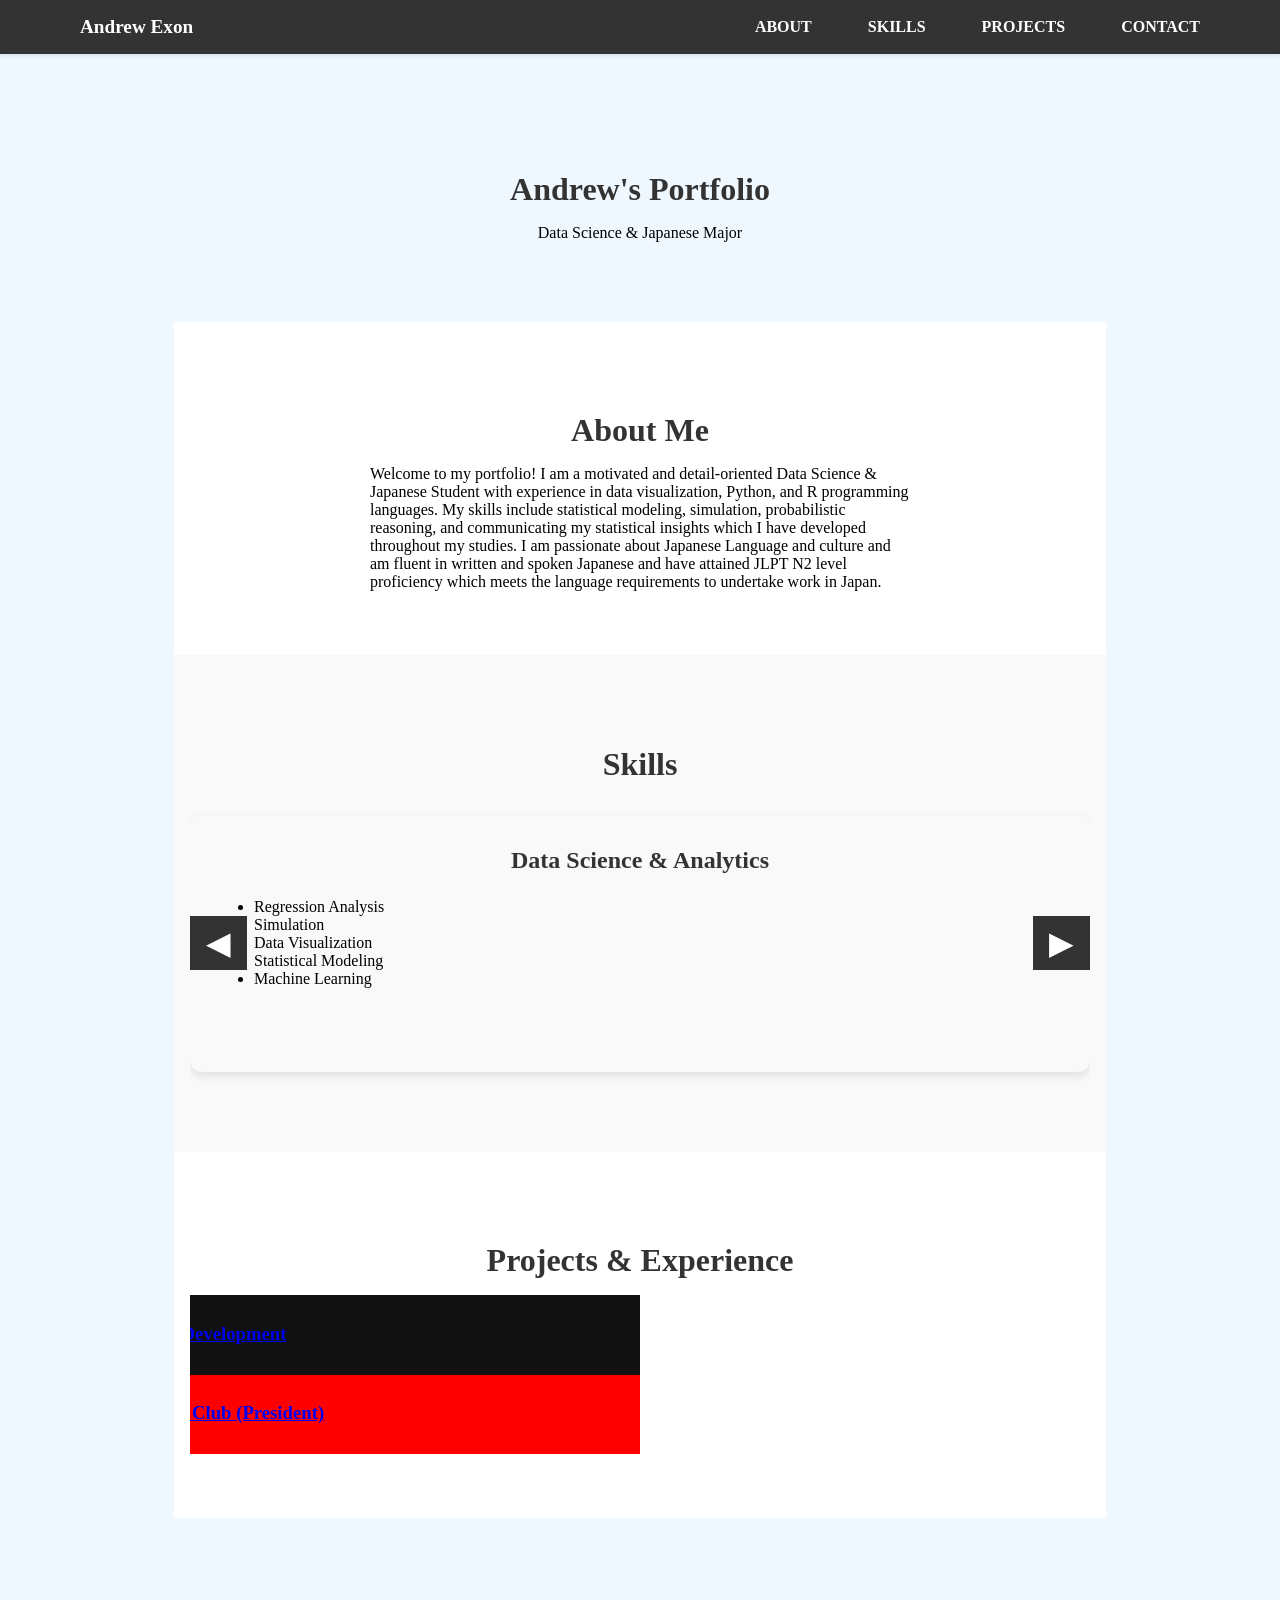
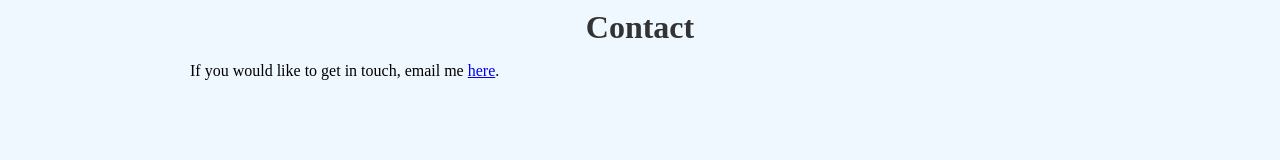
==== index.html @ 290769ff "Rename Portfolio.html to index.html" ====
<!DOCTYPE html>
<html lang="en">

<head>
    <meta charset="UTF-8">
    <meta name="viewport" content="width=device-width, initial-scale=1.0">
    <title>Andrew's Portfolio</title>
    <link rel="stylesheet" href="styles.css">
    <script src="Scripts.jss"></script>
</head>


<body>
    <header>
        <nav id="navbar">
            <ul class="nav-left">
                <li><a href="#home" class="nav-link" id="home-link">Andrew Exon</a></li>
            </ul>
            <div class="nav-right">
                <ul class="nav-menu">
                    <li><a href="#about" class="nav-link">ABOUT</a></li>
                    <li><a href="#skills" class="nav-link">SKILLS</a></li>
                    <li><a href="#Projects" class="nav-link">PROJECTS</a></li>
                    <li><a href="#Contact" class="nav-link">CONTACT</a></li>
                </ul>
            </div>
        </nav>

    </header>
<main>
    <section id="home" class="section">
    <div>
        <h1 id="bodyHeader">Andrew's Portfolio</h1>
        <p>Data Science & Japanese Major</p>
    </div>
    </section>

    <section id="about" class="section">
    <div>
        <h2 id="bodyHeader">About Me</h2>
        <p id="AboutP">Welcome to my portfolio! I am a motivated and detail-oriented Data Science & Japanese Student with experience in data visualization,
        Python, and R programming languages. My skills include statistical modeling, simulation, probabilistic
        reasoning, and communicating my statistical insights which I have developed throughout my studies.
        I am passionate about Japanese Language and culture and am fluent in written and spoken Japanese and have
        attained JLPT N2 level proficiency which meets the language requirements to undertake work in Japan.</p>
    </div>
    </section>

<section id="skills" class="section">
  <div>
    <h2 id="bodyHeader">Skills</h2>

    <div class="carousel-wrapper">
      <button class="carousel-arrow left" onclick="scrollCarousel(-1)">&#9664;</button>

      <div class="carousel-container" id="skills-carousel">
        <!-- Slide 1 -->
        <div class="carousel-slide">
          <h3>Data Science & Analytics</h3>
          <ul>
            <li>Regression Analysis</li>
            <li>Simulation</li>
            <li>Data Visualization</li>
            <li>Statistical Modeling</li>
            <li>Machine Learning</li>
          </ul>
        </div>

        <!-- Slide 2 -->
        <div class="carousel-slide">
          <h3>Tools & Technologies</h3>
          <ul>
            <li>Python</li>
            <li>R</li>
            <li>Jupyter</li>
            <li>PowerBI</li>
            <li>Excel</li>
            <li>HTML</li>
            <li>LaTeX</li>
          </ul>
        </div>

        <!-- Slide 3 -->
        <div class="carousel-slide">
          <h3>Languages</h3>
          <ul>
            <li>English (Native)</li>
            <li>Japanese (Fluent, JLPT N2)</li>
          </ul>
        </div>
      </div>

      <button class="carousel-arrow right" onclick="scrollCarousel(1)">&#9654;</button>
    </div>
  </div>
</section>


    <section id="Projects" class="section">
    <h2 id="bodyHeader">Projects & Experience</h2>
    <div class="split left">
      <div class="centered">
        <h3><a href="https://github.com/Andrew-git-dot" target="_blank">Basic Web Development</a><h3>
      </div>
    </div>
        <div class="split right">
      <div class="centered">
        <h3><a href="https://www.instagram.com/curtinjapaneseclub/" target="_blank" >Curtin Japanese Club (President)</a><h3>
      </div>
    </div>
    </section>

    <section id="Contact" class="section">
    <div>
        <h2 id="bodyHeader">Contact</h2>
        <p>If you would like to get in touch, email me <a href="mailto:andrewexon1@gmail.com" target="_blank">here</a>.</p>
    </div>
    </section>


</main>
</body>
</html>
---- styles.css ----
body{
    background-color: aliceblue;
    margin:0;
}

main {
    padding-top: 5rem; /* adjust to your header height */
}

html {
    scroll-behavior: smooth;
}

header {
    background-color: #333;
    position: fixed;
    top: 0;
    width: 100%;
    z-index: 1000;
    box-shadow: 0 2px 4px rgba(0,0,0,0.1);
}

nav {
    display: flex;
    justify-content: space-between;
    align-items: center;
    padding: 1rem 2rem;
}

nav a {
    color: white;
    text-decoration: none;
    margin: 0 1rem;
    font-weight: bold;
    font-size: 1rem;
}

nav a:hover {
    text-decoration: underline;
}
.nav-left, .nav-right {
    display: flex;
    list-style: none;
    margin: 0;
    padding: 0;
}

.nav-left {
    justify-content: flex-start;
    padding-left: 2rem;
}

.nav-left li a {
    font-size: 1.2rem;
}

.nav-menu {
    display: flex;
    gap: 1.5rem;
    list-style: none;
    padding: 0;
    margin: 0;
}

.nav-menu li a {
    color: white;
    text-decoration: none;
    font-weight: bold;
    font-size: 1rem;
}

.nav-menu li a:hover {
    text-decoration: underline;
}

.nav-right {
    display: flex;
    justify-content: flex-end;
    align-items: center;
    padding-right: 2rem;
}

#skills{
    text-align: start;
}

#bodyHeader{
    text-align: center;
    font-size: 2rem;
    margin-bottom: 1rem;
    color: #333;
}

#home{
    text-align: center;
}

#AboutP{
    margin-top: 1rem;
    width: 60%;
    margin: 0 auto;
    display: block;
}

.section {
    padding: 4rem 1rem;
    margin: 2rem 0;
    max-width: 900px;
    margin: 0 auto;
}

#home {
    background-color: #f0f8ff;
    text-align: center;
}

#about {
    background-color: #ffffff;
}

#skills {
    background-color: #f9f9f9;
}

#Projects {
    background-color: #ffffff;
}

.centered {
  top: 50%;
  left: 50%;
  transform: translate(-50%, -50%);
  text-align: center;
}

.split {
  height: 100%;
  width: 50%;
  z-index: 1;
  top: 0;
  overflow-x: hidden;
  padding-top: 20px;
}

.left {
  left: 0;
  background-color: #111;
}

/* Control the right side */
.right {
  right: 1;
  background-color: red;
}

#Contact {
    background-color: #f0f8ff;
}

.carousel-container {
  display: flex;
  overflow-x: auto;
  scroll-snap-type: x mandatory;
  gap: 2rem;
  padding: 1rem 0;
  scrollbar-width: none; /* Firefox */
}

.carousel-container::-webkit-scrollbar {
  display: none; /* Chrome, Safari */
}

.carousel-slide {
  flex: 0 0 100%;
  scroll-snap-align: start;
  background-color: #f9f9f9;
  border-radius: 12px;
  box-shadow: 0 4px 10px rgba(0, 0, 0, 0.1);
  padding: 2rem;
  box-sizing: border-box;
}

.carousel-slide h3 {
  margin-top: 0;
  color: #333;
  font-size: 1.5rem;
  text-align: center;
}

.carousel-slide ul {
  list-style-type: disc;
  padding-left: 2rem;
}

.carousel-wrapper {
  position: relative;
  display: flex;
  align-items: center;
  overflow: hidden;
}

.carousel-container {
  display: flex;
  overflow-x: hidden;
  scroll-snap-type: x mandatory;
  gap: 2rem;
  scroll-behavior: smooth;
  width: 100%;
}

.carousel-slide {
  flex: 0 0 100%;
  scroll-snap-align: start;
  background-color: #f9f9f9;
  border-radius: 12px;
  box-shadow: 0 4px 10px rgba(0, 0, 0, 0.1);
  padding: 2rem;
  box-sizing: border-box;
}

.carousel-slide h3 {
  text-align: center;
  margin-top: 0;
  font-size: 1.5rem;
}

.carousel-slide ul {
  padding-left: 2rem;
}

.carousel-arrow {
  background-color: #333;
  color: white;
  border: none;
  padding: 0.5rem 1rem;
  font-size: 2rem;
  cursor: pointer;
  z-index: 2;
  transition: background 0.3s;
}

.carousel-arrow:hover {
  background-color: #555;
}

.carousel-arrow.left {
  position: absolute;
  left: 0;
}

.carousel-arrow.right {
  position: absolute;
  right: 0;
}
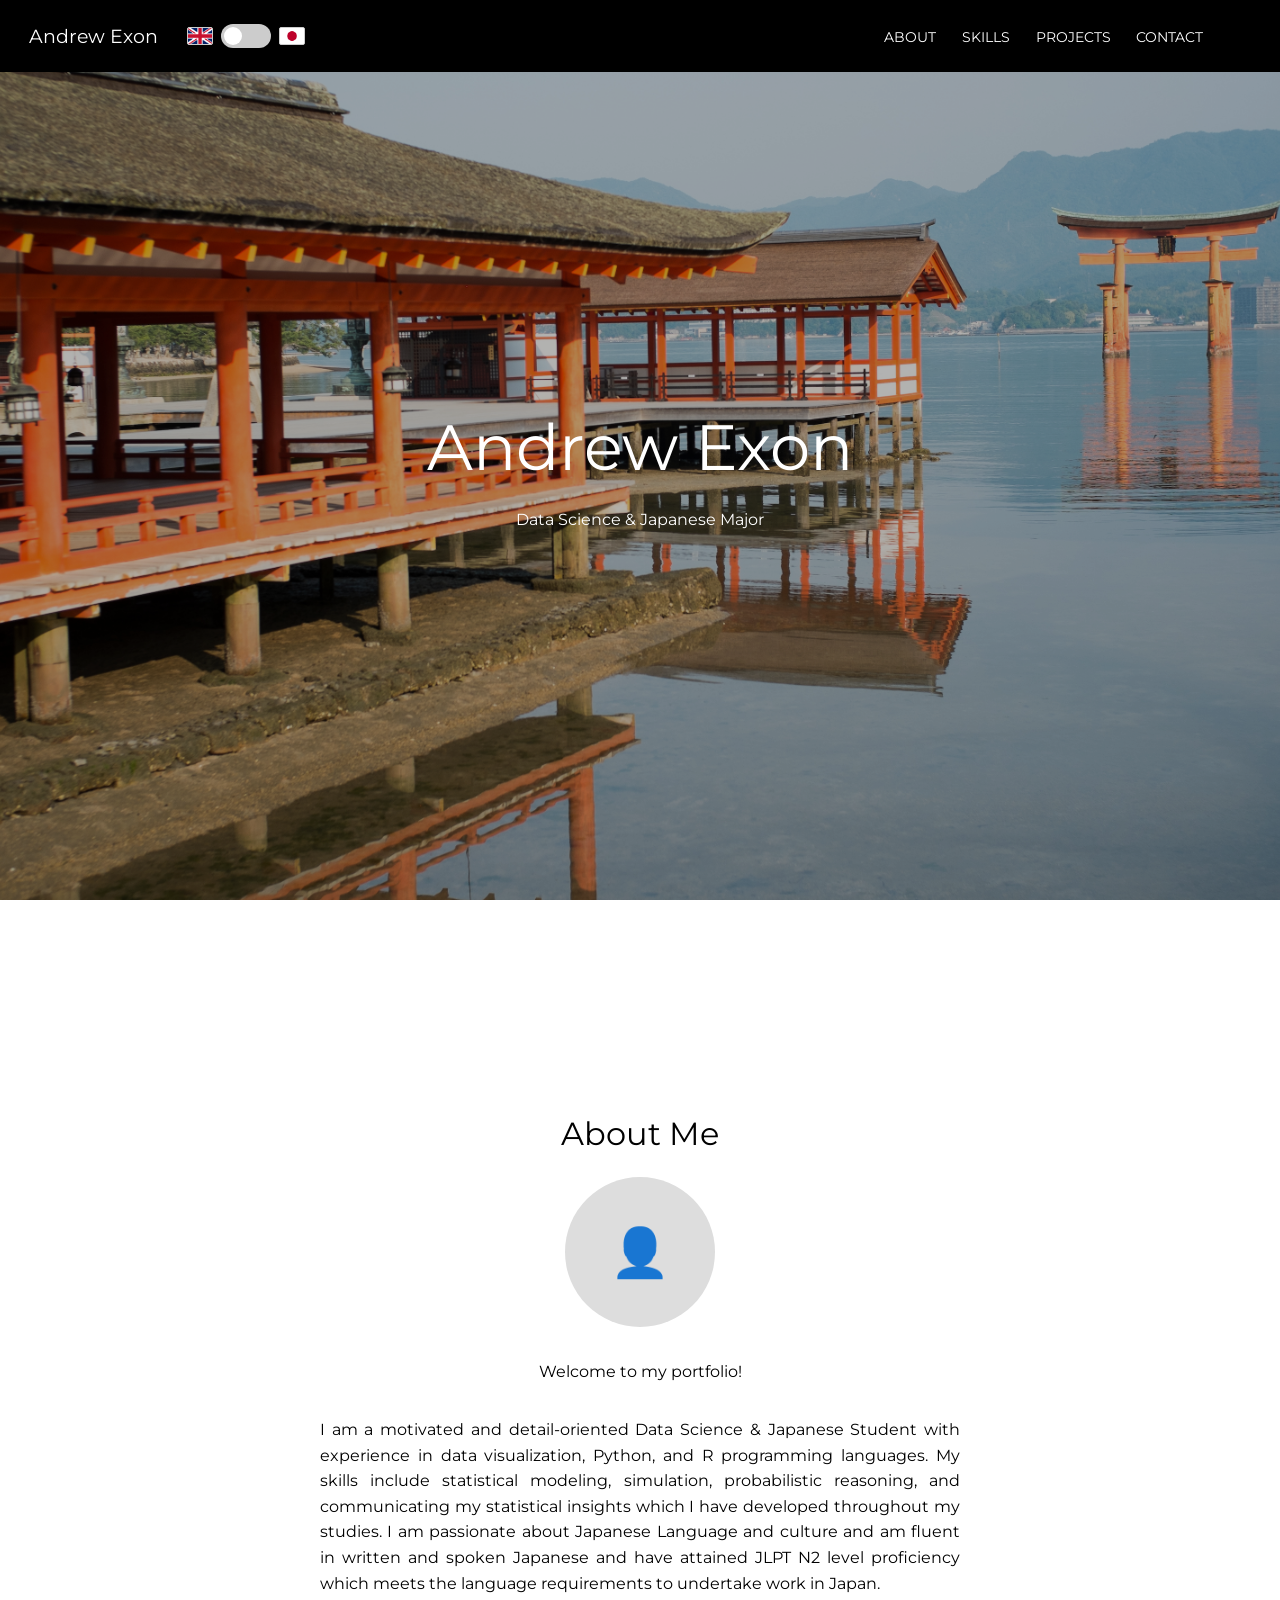
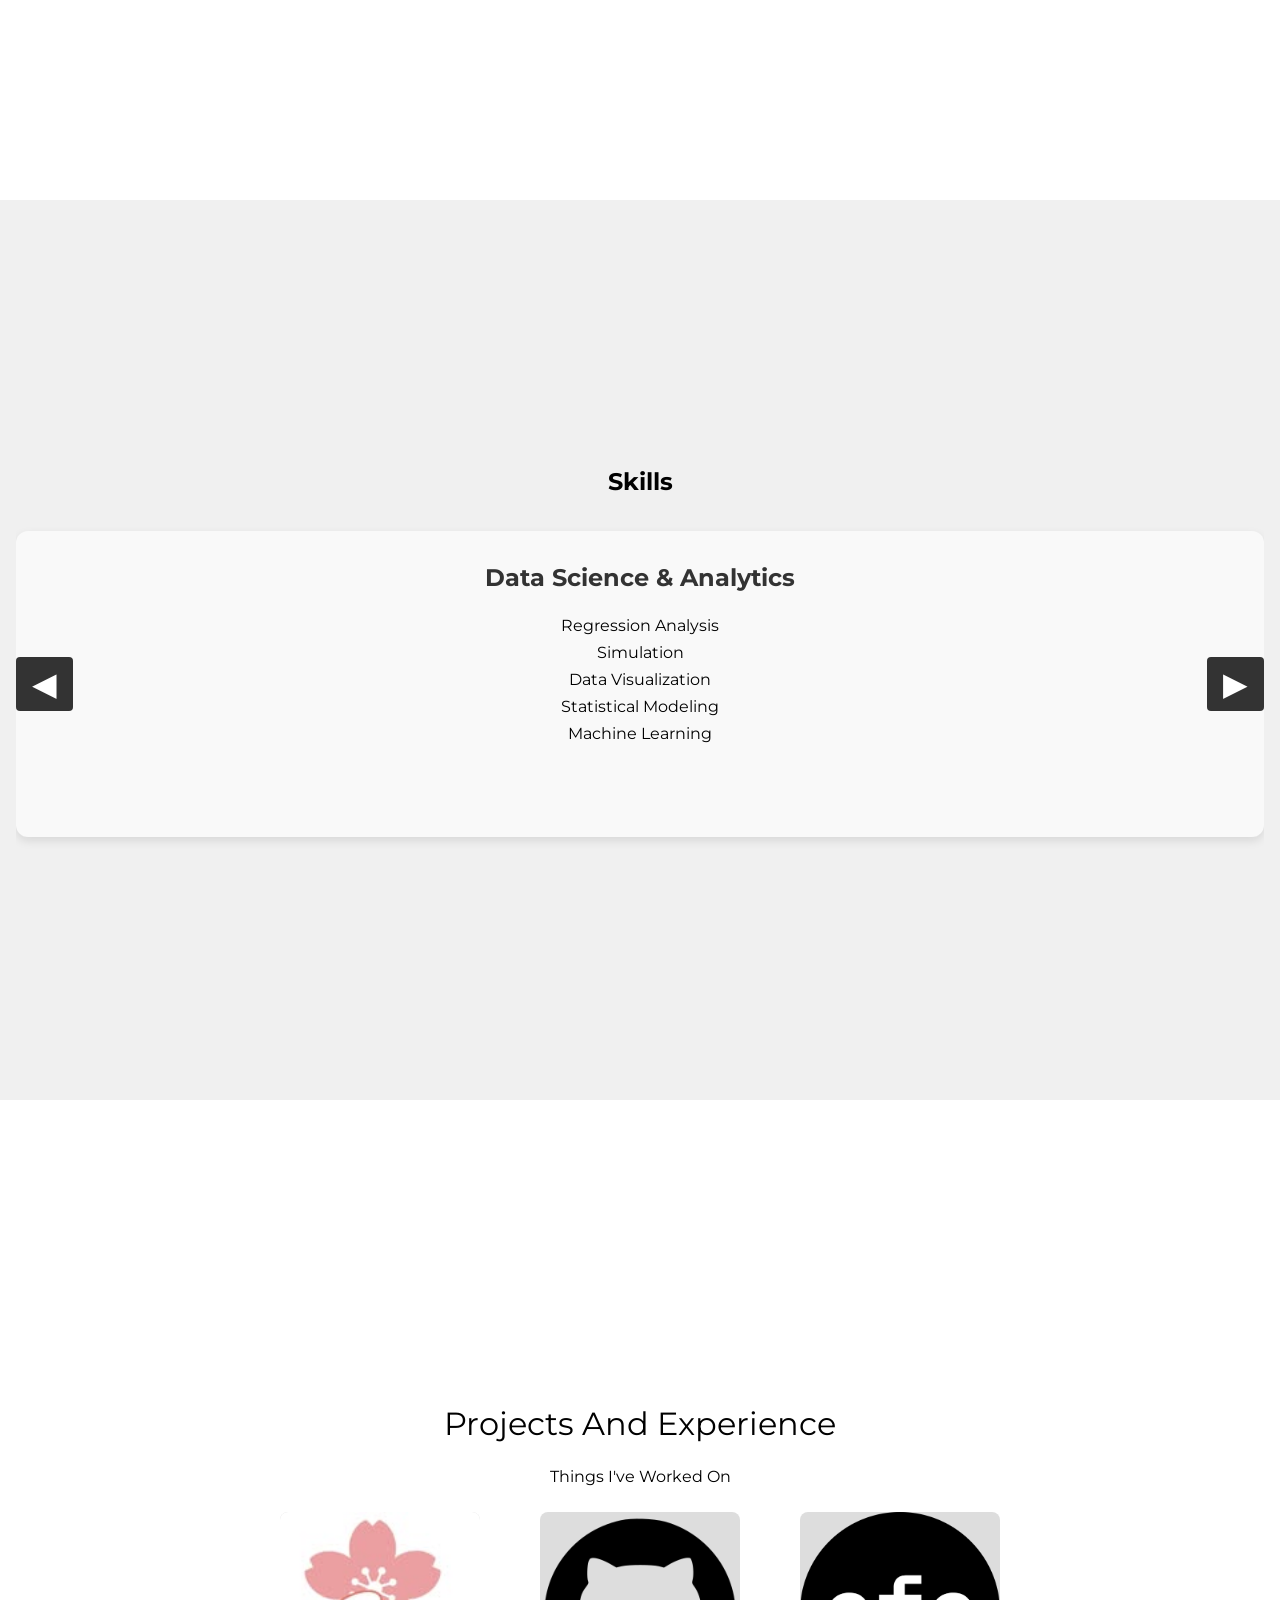
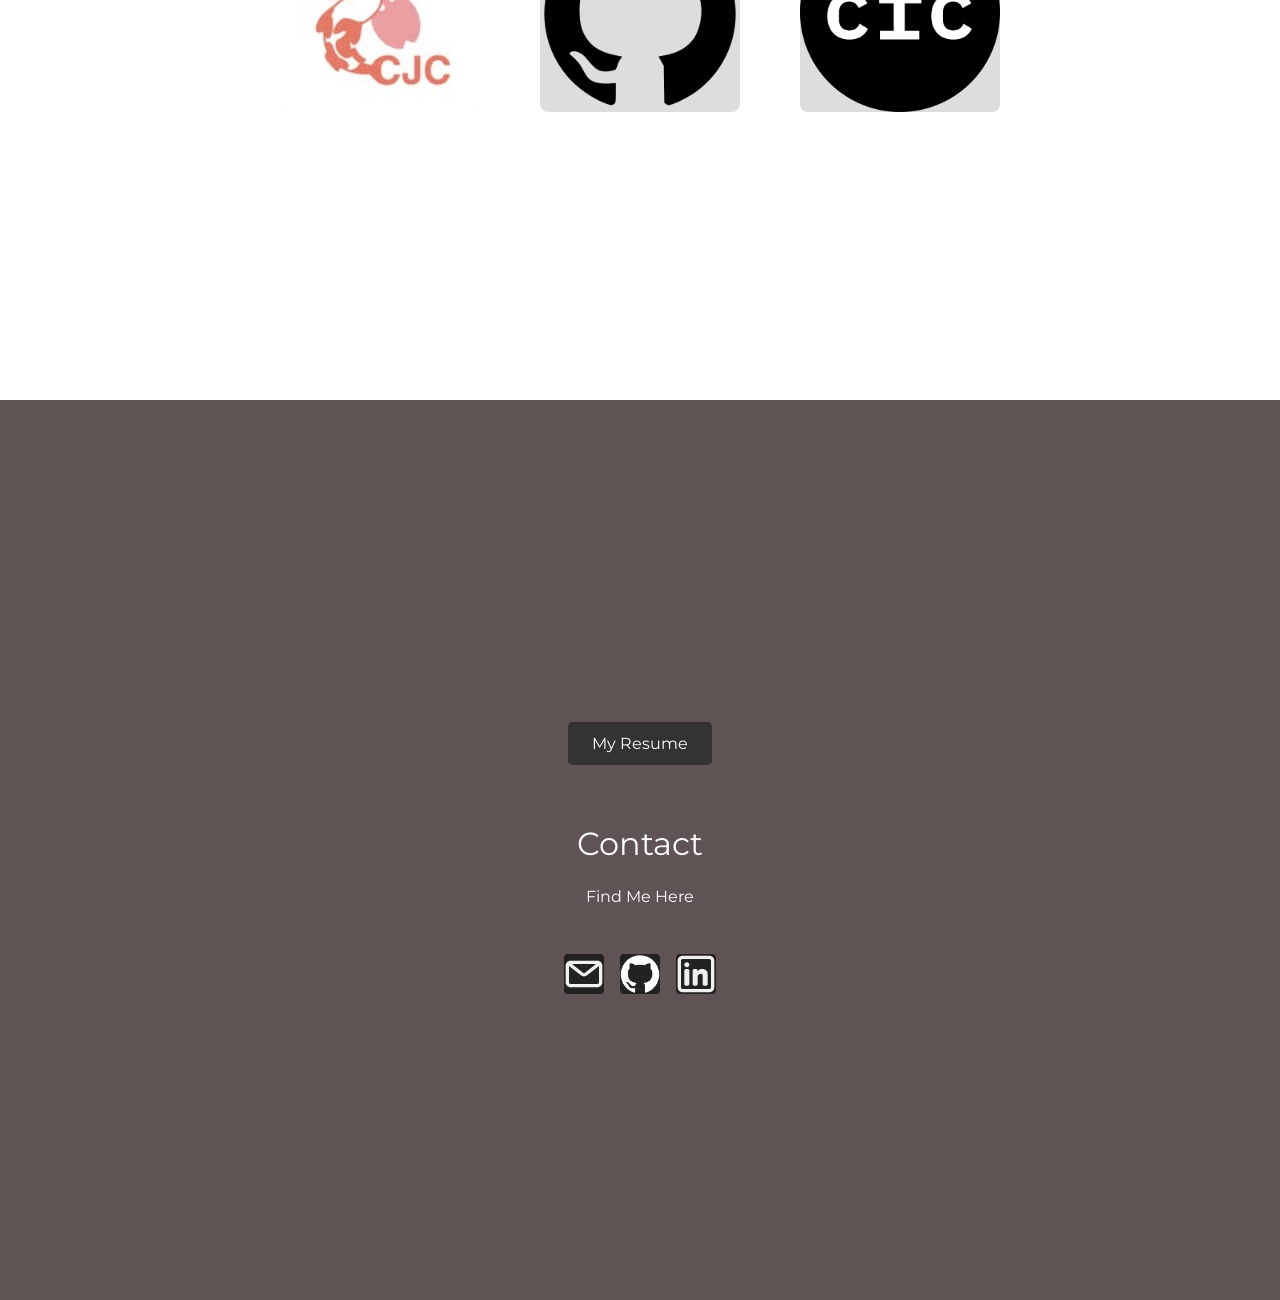
==== commit 69c59a69: "initial Commit" ====
--- a/index.html
+++ b/index.html
@@ -1,92 +1,98 @@
 <!DOCTYPE html>
 <html lang="en">
-
 <head>
     <meta charset="UTF-8">
     <meta name="viewport" content="width=device-width, initial-scale=1.0">
-    <title>Andrew's Portfolio</title>
+    <title>Andrew Exon | Portfolio</title>
+    <link rel="stylesheet" href="https://fonts.googleapis.com/css2?family=Montserrat:wght@400;700&display=swap">
+    <link rel="stylesheet" href="https://cdnjs.cloudflare.com/ajax/libs/font-awesome/6.0.0-beta3/css/all.min.css">
     <link rel="stylesheet" href="styles.css">
-    <script src="Scripts.jss"></script>
 </head>
-
-
 <body>
-    <header>
+        <header>
         <nav id="navbar">
             <ul class="nav-left">
                 <li><a href="#home" class="nav-link" id="home-link">Andrew Exon</a></li>
+                <div class="language-toggle">
+          <img src="images/uk-flag.png" alt="English" class="flag-icon left-flag">
+  
+          <label class="switch">
+            <input type="checkbox" id="language-switch">
+            <span class="slider round"></span>
+        </label>
+  
+          <img src="images/japan-flag.png" alt="Japanese" class="flag-icon right-flag">
+        </div>
             </ul>
             <div class="nav-right">
                 <ul class="nav-menu">
                     <li><a href="#about" class="nav-link">ABOUT</a></li>
                     <li><a href="#skills" class="nav-link">SKILLS</a></li>
                     <li><a href="#Projects" class="nav-link">PROJECTS</a></li>
-                    <li><a href="#Contact" class="nav-link">CONTACT</a></li>
+                    <li><a href="#contact" class="nav-link">CONTACT</a></li>
                 </ul>
+                <div class="hamburger" id="hamburger">
+                    <span></span>
+                    <span></span>
+                    <span></span>
+                </div>
             </div>
         </nav>
 
+        
+
     </header>
-<main>
-    <section id="home" class="section">
-    <div>
-        <h1 id="bodyHeader">Andrew's Portfolio</h1>
-        <p>Data Science & Japanese Major</p>
-    </div>
-    </section>
 
-    <section id="about" class="section">
-    <div>
-        <h2 id="bodyHeader">About Me</h2>
-        <p id="AboutP">Welcome to my portfolio! I am a motivated and detail-oriented Data Science & Japanese Student with experience in data visualization,
+    <main>
+        <section id="home" class="section">
+            <h1>Andrew Exon</h1>
+            <p>Data Science & Japanese Major</p>
+        </section>
+
+        <section id="about" class="section">
+            <h1>About Me</h1>
+            <div alt="Profile Picture" class="profile-picture">👤</div>
+            <p>Welcome to my portfolio!</p>
+            <p>I am a motivated and detail-oriented Data Science & Japanese Student with experience in data visualization,
         Python, and R programming languages. My skills include statistical modeling, simulation, probabilistic
         reasoning, and communicating my statistical insights which I have developed throughout my studies.
         I am passionate about Japanese Language and culture and am fluent in written and spoken Japanese and have
         attained JLPT N2 level proficiency which meets the language requirements to undertake work in Japan.</p>
-    </div>
-    </section>
+        </section>
+        
 
-<section id="skills" class="section">
-  <div>
+  <section id="skills" class="section">
+  <div class="toowide">
     <h2 id="bodyHeader">Skills</h2>
 
     <div class="carousel-wrapper">
       <button class="carousel-arrow left" onclick="scrollCarousel(-1)">&#9664;</button>
 
       <div class="carousel-container" id="skills-carousel">
-        <!-- Slide 1 -->
         <div class="carousel-slide">
           <h3>Data Science & Analytics</h3>
-          <ul>
-            <li>Regression Analysis</li>
-            <li>Simulation</li>
-            <li>Data Visualization</li>
-            <li>Statistical Modeling</li>
-            <li>Machine Learning</li>
-          </ul>
+            <p>Regression Analysis</p>
+            <p>Simulation</p>
+            <p>Data Visualization</p>
+            <p>Statistical Modeling</p>
+            <p>Machine Learning</p>
         </div>
 
-        <!-- Slide 2 -->
         <div class="carousel-slide">
           <h3>Tools & Technologies</h3>
-          <ul>
-            <li>Python</li>
-            <li>R</li>
-            <li>Jupyter</li>
-            <li>PowerBI</li>
-            <li>Excel</li>
-            <li>HTML</li>
-            <li>LaTeX</li>
-          </ul>
+            <p>Python</p>
+            <p>R</p>
+            <p>Jupyter</p>
+            <p>PowerBI</p>
+            <p>Excel</p>
+            <p>HTML</p>
+            <p>LaTeX</p>
         </div>
 
-        <!-- Slide 3 -->
         <div class="carousel-slide">
           <h3>Languages</h3>
-          <ul>
-            <li>English (Native)</li>
-            <li>Japanese (Fluent, JLPT N2)</li>
-          </ul>
+            <p>English (Native)</p>
+            <p>Japanese (Fluent, JLPT N2)</p>
         </div>
       </div>
 
@@ -94,30 +100,31 @@
     </div>
   </div>
 </section>
+        
+        <section id="Projects" class="section">
+            <h1>Projects And Experience</h1>
+            <p>Things I've Worked On</p>
+            <div class="skills-container">
+                <a href="https://www.instagram.com/curtinjapaneseclub/" target="_blank"><img src="images/CJC.jpg" alt="CJC"></a>
+                <a href="https://github.com/Andrew-git-dot" target="_blank"><img src="images/Web-Dev.png" alt="WebDev"></a>
+                <a href="https://workshops.codersforcauses.org/2025-winter/introduction-to-web-development/" target="_blank"><img src="images/cfc_logo_white_circle.png" alt="CFC"></a>
+            </div>
+        </section>
 
+        <section id="contact" class="section">
+            <div class="resume">
+                <a href="images/resume.pdf" target="_blank" class="resume-button">My Resume</a>
+            </div>
+            <h1>Contact</h1>
+            <p>Find Me Here</p>
+            <div class="fixed-icons">
+                <a href="mailto:andrewexon1@gmail.com"><img src="images/mail.svg" alt="Email" class="icon"></a>
+                <a href="https://github.com/Andrew-git-dot" target="_blank"><img src="images/Web-Dev.png" alt="GitHub" class="icon"></a>
+                <a href="https://www.linkedin.com/in/andrew-exon-297146360/" target="_blank"><img src="images/linkedin.svg" alt="LinkedIn" class="icon"></a>
+            </div>
+        </section>
+    </main>
 
-    <section id="Projects" class="section">
-    <h2 id="bodyHeader">Projects & Experience</h2>
-    <div class="split left">
-      <div class="centered">
-        <h3><a href="https://github.com/Andrew-git-dot" target="_blank">Basic Web Development</a><h3>
-      </div>
-    </div>
-        <div class="split right">
-      <div class="centered">
-        <h3><a href="https://www.instagram.com/curtinjapaneseclub/" target="_blank" >Curtin Japanese Club (President)</a><h3>
-      </div>
-    </div>
-    </section>
-
-    <section id="Contact" class="section">
-    <div>
-        <h2 id="bodyHeader">Contact</h2>
-        <p>If you would like to get in touch, email me <a href="mailto:andrewexon1@gmail.com" target="_blank">here</a>.</p>
-    </div>
-    </section>
-
-
-</main>
+    <script src="script.js"></script>
 </body>
-</html>
+</html>
--- a/styles.css
+++ b/styles.css
@@ -1,254 +1,757 @@
-body{
-    background-color: aliceblue;
-    margin:0;
-}
-
-main {
-    padding-top: 5rem; /* adjust to your header height */
-}
-
-html {
-    scroll-behavior: smooth;
-}
-
-header {
-    background-color: #333;
-    position: fixed;
-    top: 0;
-    width: 100%;
-    z-index: 1000;
-    box-shadow: 0 2px 4px rgba(0,0,0,0.1);
-}
-
-nav {
-    display: flex;
-    justify-content: space-between;
-    align-items: center;
-    padding: 1rem 2rem;
-}
-
-nav a {
-    color: white;
-    text-decoration: none;
-    margin: 0 1rem;
-    font-weight: bold;
-    font-size: 1rem;
-}
-
-nav a:hover {
-    text-decoration: underline;
-}
-.nav-left, .nav-right {
-    display: flex;
-    list-style: none;
-    margin: 0;
-    padding: 0;
-}
-
-.nav-left {
-    justify-content: flex-start;
-    padding-left: 2rem;
-}
-
-.nav-left li a {
-    font-size: 1.2rem;
-}
-
-.nav-menu {
-    display: flex;
-    gap: 1.5rem;
-    list-style: none;
-    padding: 0;
-    margin: 0;
-}
-
-.nav-menu li a {
-    color: white;
-    text-decoration: none;
-    font-weight: bold;
-    font-size: 1rem;
-}
-
-.nav-menu li a:hover {
-    text-decoration: underline;
-}
-
-.nav-right {
-    display: flex;
-    justify-content: flex-end;
-    align-items: center;
-    padding-right: 2rem;
-}
-
-#skills{
-    text-align: start;
-}
-
-#bodyHeader{
-    text-align: center;
-    font-size: 2rem;
-    margin-bottom: 1rem;
-    color: #333;
-}
-
-#home{
-    text-align: center;
-}
-
-#AboutP{
-    margin-top: 1rem;
-    width: 60%;
-    margin: 0 auto;
-    display: block;
-}
-
-.section {
-    padding: 4rem 1rem;
-    margin: 2rem 0;
-    max-width: 900px;
-    margin: 0 auto;
-}
-
-#home {
-    background-color: #f0f8ff;
-    text-align: center;
-}
-
-#about {
-    background-color: #ffffff;
-}
-
-#skills {
-    background-color: #f9f9f9;
-}
-
-#Projects {
-    background-color: #ffffff;
-}
-
-.centered {
-  top: 50%;
-  left: 50%;
-  transform: translate(-50%, -50%);
-  text-align: center;
-}
-
-.split {
-  height: 100%;
-  width: 50%;
-  z-index: 1;
-  top: 0;
-  overflow-x: hidden;
-  padding-top: 20px;
-}
-
-.left {
-  left: 0;
-  background-color: #111;
-}
-
-/* Control the right side */
-.right {
-  right: 1;
-  background-color: red;
-}
-
-#Contact {
-    background-color: #f0f8ff;
-}
-
-.carousel-container {
-  display: flex;
-  overflow-x: auto;
-  scroll-snap-type: x mandatory;
-  gap: 2rem;
-  padding: 1rem 0;
-  scrollbar-width: none; /* Firefox */
-}
-
-.carousel-container::-webkit-scrollbar {
-  display: none; /* Chrome, Safari */
-}
-
-.carousel-slide {
-  flex: 0 0 100%;
-  scroll-snap-align: start;
-  background-color: #f9f9f9;
-  border-radius: 12px;
-  box-shadow: 0 4px 10px rgba(0, 0, 0, 0.1);
-  padding: 2rem;
-  box-sizing: border-box;
-}
-
-.carousel-slide h3 {
-  margin-top: 0;
-  color: #333;
-  font-size: 1.5rem;
-  text-align: center;
-}
-
-.carousel-slide ul {
-  list-style-type: disc;
-  padding-left: 2rem;
-}
-
-.carousel-wrapper {
-  position: relative;
-  display: flex;
-  align-items: center;
-  overflow: hidden;
-}
-
-.carousel-container {
-  display: flex;
-  overflow-x: hidden;
-  scroll-snap-type: x mandatory;
-  gap: 2rem;
-  scroll-behavior: smooth;
-  width: 100%;
-}
-
-.carousel-slide {
-  flex: 0 0 100%;
-  scroll-snap-align: start;
-  background-color: #f9f9f9;
-  border-radius: 12px;
-  box-shadow: 0 4px 10px rgba(0, 0, 0, 0.1);
-  padding: 2rem;
-  box-sizing: border-box;
-}
-
-.carousel-slide h3 {
-  text-align: center;
-  margin-top: 0;
-  font-size: 1.5rem;
-}
-
-.carousel-slide ul {
-  padding-left: 2rem;
-}
-
-.carousel-arrow {
-  background-color: #333;
-  color: white;
-  border: none;
-  padding: 0.5rem 1rem;
-  font-size: 2rem;
-  cursor: pointer;
-  z-index: 2;
-  transition: background 0.3s;
-}
-
-.carousel-arrow:hover {
-  background-color: #555;
-}
-
-.carousel-arrow.left {
-  position: absolute;
-  left: 0;
-}
-
-.carousel-arrow.right {
-  position: absolute;
-  right: 0;
-}+body {
+            font-family: 'Montserrat', Arial, sans-serif;
+            margin: 0;
+            padding: 0;
+            scroll-behavior: smooth;
+            font-weight: 400;
+        }
+
+        header {
+            position: fixed;
+            width: 100%;
+            padding: 1.5rem 1rem;
+            background: black;
+            color: #fff;
+            z-index: 1000;
+            transition: background 1s, padding 0.5s;
+            box-sizing: border-box;
+        }
+
+        header.scrolled {
+            background: rgb(80, 80, 80);
+            padding: 0.7rem 1rem;
+        }
+
+        nav {
+            display: flex;
+            justify-content: space-between;
+            align-items: center;
+        }
+
+        .nav-left, .nav-right {
+            display: flex;
+            list-style: none;
+            margin: 0;
+            padding: 0;
+        }
+
+        .nav-left {
+            justify-content: flex-start;
+        }
+
+        .nav-left li a {
+            font-size: 1.2rem;
+        }
+
+        .nav-right {
+            justify-content: flex-end;
+            position: relative;
+            padding-right: 3rem;
+        }
+
+        .nav-menu {
+            display: flex;
+            list-style: none;
+            flex-wrap: wrap;
+            margin: 0;
+            padding: 0;
+        }
+
+        nav ul li a {
+            color: #fff;
+            text-decoration: none;
+            padding: 0.80rem;
+            transition: color 0.3s;
+            font-size: 0.9rem;
+            font-weight: 400;
+        }
+
+        nav ul li a.active {
+            background: #555;
+        }
+
+        nav ul li a:hover {
+            color: #a1a1a1;
+        }
+
+        section {
+            min-height: 100vh;
+            width: 100%;
+            display: flex;
+            justify-content: center;
+            align-items: center;
+            text-align: center;
+            font-weight: 400;
+            position: relative;
+            flex-direction: column;
+            padding: 4rem 1rem;
+            box-sizing: border-box;
+            word-wrap: break-word;
+        }
+
+        section h1 {
+            font-size: 2rem;
+            margin-bottom: 0.5rem;
+            font-weight: 400;
+        }
+
+        #home {
+            background: url('images/HomeBG.jpg') no-repeat center center fixed;;
+            background-size: cover;
+            color: #fff;
+            display: flex;
+            align-items: center;
+            justify-content: center;
+            text-align: center;
+        }
+
+        #home::before {
+            content: '';
+            position: absolute;
+            top: 0;
+            left: 0;
+            width: 100%;
+            height: 100%;
+            background: rgba(0, 0, 0, 0.3);
+            z-index: 1;
+        }
+
+        #home h1, #home p {
+            position: relative;
+            z-index: 2;
+        }
+
+        #home h1 {
+            font-size: 4rem;
+            margin-bottom: 0.5rem;
+            font-weight: 400;
+        }
+
+        .hamburger {
+            display: none;
+            flex-direction: column;
+            cursor: pointer;
+            padding: 1rem 0rem;
+        }
+
+        .hamburger span {
+            height: 3px;
+            width: 25px;
+            background: #fff;
+            margin: 3px 0;
+            transition: 0.4s;
+        }
+
+        .dropdown-menu {
+            display: none;
+            position: absolute;
+            top: 100%;
+            right: 0;
+            background: #000;
+            box-shadow: 0 8px 16px rgba(0, 0, 0, 0.2);
+            z-index: 999;
+            flex-direction: column;
+            width: 125px;
+            border-radius: 8px;
+        }
+
+        .dropdown-menu.open {
+            display: flex;
+        }
+
+        .dropdown-menu li {
+            list-style: none;
+            margin: 0;
+        }
+
+        .dropdown-menu li a {
+            display: block;
+            padding: 1rem;
+            color: #fff;
+            text-decoration: none;
+        }
+
+        .dropdown-menu li a:hover {
+            background: #555;
+            color: #a1a1a1;
+        }
+
+        #about {
+            background: #ffffff;
+            color: #000000;
+            padding-left: 25%;
+            padding-right: 25%;
+        }
+
+        #about p {
+            line-height: 1.6;
+            text-align: justify;
+        }
+
+        .profile-picture {
+            width: 150px;
+            height: 150px;
+            border-radius: 50%;
+            margin: 1rem 0;
+            object-fit: cover;
+            background: #ddd;
+            display: flex;
+            align-items: center;
+            justify-content: center;
+            font-size: 3rem;
+            color: #666;
+        }
+
+        #about a {
+            text-decoration: none;
+            border-bottom: 3px solid rgb(43, 142, 182);
+            color: inherit;
+            transition: background-color 0.5s, color 0.5s;
+        }
+
+        #about a:hover {
+            background-color: rgb(43, 142, 182);
+            color: rgb(255, 255, 255);
+        }
+
+        #skills {
+            background: #f0f0f0;
+            color: #000000;
+        }
+
+        .toowide {
+            max-width: 100%;
+            width: 100%;
+        }
+
+        .skills-container {
+            display: flex;
+            flex-wrap: wrap;
+            justify-content: center;
+            align-items: center;
+            gap: 40px; 
+            max-width: 100%;
+        }
+
+        .skills-container img, .skills-container .placeholder {
+            width: 200px;  
+            height: 200px; 
+            object-fit: contain; 
+            margin: 10px;
+            transition: transform 0.3s;
+            max-width: 100%;
+            background: #ddd;
+            display: flex;
+            align-items: center;
+            justify-content: center;
+            border-radius: 8px;
+            color: #666;
+            font-size: 1.2rem;
+        }
+
+        .skills-container img:hover, .skills-container .placeholder:hover {
+            transform: scale(1.1);
+        }
+
+        #Projects {
+            background: #ffffff;
+            color: #000000;
+        }
+
+        /* Carousel Styles */
+        .carousel-container {
+            display: flex;
+            overflow-x: auto;
+            scroll-snap-type: x mandatory;
+            gap: 2rem;
+            padding: 1rem 0;
+            scrollbar-width: none;
+        }
+
+        .carousel-container::-webkit-scrollbar {
+            display: none;
+        }
+
+        .carousel-slide {
+            flex: 0 0 100%;
+            scroll-snap-align: start;
+            background-color: #f9f9f9;
+            border-radius: 12px;
+            box-shadow: 0 4px 10px rgba(0, 0, 0, 0.1);
+            padding: 2rem;
+            box-sizing: border-box;
+        }
+
+        .carousel-slide h3 {
+            margin-top: 0;
+            color: #333;
+            font-size: 1.5rem;
+            text-align: center;
+        }
+
+        .carousel-slide p {
+            margin: 0.5rem 0;
+            text-align: center;
+        }
+
+        .carousel-wrapper {
+            position: relative;
+            display: flex;
+            align-items: center;
+            overflow: hidden;
+            max-width: 100%;
+        }
+
+        .carousel-container {
+            display: flex;
+            overflow-x: hidden;
+            scroll-snap-type: x mandatory;
+            gap: 2rem;
+            scroll-behavior: smooth;
+            width: 100%;
+        }
+
+        .carousel-arrow {
+            background-color: #333;
+            color: white;
+            border: none;
+            padding: 0.5rem 1rem;
+            font-size: 2rem;
+            cursor: pointer;
+            z-index: 2;
+            transition: background 0.3s;
+            border-radius: 4px;
+        }
+
+        .carousel-arrow:hover {
+            background-color: #555;
+        }
+
+        .carousel-arrow.left {
+            position: absolute;
+            left: 0;
+        }
+
+        .carousel-arrow.right {
+            position: absolute;
+            right: 0;
+        }
+
+        #contact {
+            background: #5f5353;
+            color: #fff;
+        }
+
+        .fixed-icons {
+            display: flex;
+            gap: 1rem;
+            justify-content: center;
+            margin-top: 2rem;
+        }
+
+        .fixed-icons a img, .fixed-icons a .placeholder {
+            width: 40px;
+            height: 40px;
+            transition: transform 0.3s;
+            background: #ddd;
+            border-radius: 4px;
+            display: flex;
+            align-items: center;
+            justify-content: center;
+        }
+
+        .fixed-icons a img:hover, .fixed-icons a .placeholder:hover {
+            transform: scale(1.2);
+        }
+
+        .icon {
+            filter: invert(100%);
+            transition: filter 0.3s;
+        }
+
+        .resume {
+            margin-bottom: 2rem;
+        }
+
+        .resume-button {
+            display: inline-block;
+            margin-top: 1rem;
+            padding: 0.75rem 1.5rem;
+            font-size: 1rem;
+            color: #fff;
+            background-color: #333;
+            border: none;
+            border-radius: 5px;
+            cursor: pointer;
+            text-decoration: none;
+            transition: background-color 0.3s, transform 0.3s;
+        }
+
+        .resume-button:hover {
+            background-color: #555;
+            transform: scale(1.05);
+        }
+
+        .language-toggle {
+            display: flex;
+            align-items: center;
+            gap: 0.5rem;
+            margin-left: 1rem;
+        }
+
+        .flag-icon {
+            width: 24px;
+            height: 16px;
+            object-fit: contain;
+            border: 1px solid #ccc;
+            border-radius: 2px;
+            background: #ddd;
+        }
+
+        .switch {
+            position: relative;
+            display: inline-block;
+            width: 50px;
+            height: 24px;
+        }
+
+        .switch input {
+            opacity: 0;
+            width: 0;
+            height: 0;
+        }
+
+        .slider {
+            position: absolute;
+            cursor: pointer;
+            top: 0; left: 0; right: 0; bottom: 0;
+            background-color: #ccc;
+            transition: 0.4s;
+            border-radius: 24px;
+        }
+
+        .slider:before {
+            position: absolute;
+            content: "";
+            height: 18px;
+            width: 18px;
+            left: 3px;
+            bottom: 3px;
+            background-color: white;
+            transition: 0.4s;
+            border-radius: 50%;
+        }
+
+        input:checked + .slider {
+            background-color: #2196F3;
+        }
+
+        input:checked + .slider:before {
+            transform: translateX(26px);
+        }
+
+        /* Enhanced Mobile Breakpoints */
+        
+        /* Tablet Portrait - 768px */
+        @media (max-width: 768px) {
+            .nav-menu {
+                display: none;
+            }
+
+            .hamburger {
+                display: flex;
+                padding: 1rem; 
+            }
+
+            .nav-right {
+                display: flex;
+                align-items: center;
+                padding-right: 1rem; 
+            }
+
+            #about {
+                padding-left: 8%;
+                padding-right: 8%;
+            }
+
+            section {
+                padding: 3rem 1rem;
+            }
+
+            section h1 {
+                font-size: 1.8rem;
+            }
+
+            #home h1 {
+                font-size: 3rem;
+            }
+
+            .profile-picture {
+                width: 130px;
+                height: 130px;
+            }
+
+            .carousel-slide {
+                padding: 1.5rem;
+            }
+
+            .skills-container img, .skills-container .placeholder {
+                width: 150px;
+                height: 150px;
+            }
+        }
+
+        /* Mobile Landscape - 640px */
+        @media (max-width: 640px) {
+            header {
+                padding: 1.2rem 1rem;
+            }
+
+            header.scrolled {
+                padding: 0.6rem 1rem;
+            }
+
+            section {
+                padding: 2.5rem 1rem;
+                min-height: 90vh;
+            }
+
+            #about {
+                padding-left: 6%;
+                padding-right: 6%;
+                text-align: left;
+            }
+
+            section h1 {
+                font-size: 1.6rem;
+            }
+
+            #home h1 {
+                font-size: 2.8rem;
+            }
+
+            .profile-picture {
+                width: 120px;
+                height: 120px;
+            }
+
+            .carousel-slide {
+                padding: 1.25rem;
+            }
+
+            .carousel-slide h3 {
+                font-size: 1.3rem;
+            }
+
+            .skills-container {
+                gap: 20px;
+            }
+
+            .skills-container img, .skills-container .placeholder {
+                width: 120px;
+                height: 120px;
+            }
+
+            .fixed-icons {
+                gap: 0.8rem;
+            }
+        }
+
+        /* Mobile Portrait - 480px */
+        @media (max-width: 480px) {
+            header {
+                padding: 1rem 0.8rem;
+            }
+
+            header.scrolled {
+                padding: 0.5rem 0.8rem;
+            }
+
+            nav ul li a {
+                font-size: 0.8rem;
+                padding: 0.7rem;
+            }
+
+            .nav-left li a {
+                font-size: 1rem;
+            }
+
+            .nav-right {
+                padding-right: 0.5rem;
+            }
+
+            section {
+                padding: 2rem 0.8rem;
+                min-height: 85vh;
+            }
+
+            #about {
+                padding-left: 4%;
+                padding-right: 4%;
+                text-align: left;
+            }
+
+            #about p {
+                text-align: left;
+                font-size: 0.95rem;
+            }
+
+            section h1 {
+                font-size: 1.4rem;
+                margin-bottom: 1rem;
+            }
+
+            #home {
+                min-height: 100vh;
+            }
+
+            #home h1 {
+                font-size: 2.2rem;
+                line-height: 1.2;
+            }
+
+            #home p {
+                font-size: 1rem;
+            }
+
+            .profile-picture {
+                width: 100px;
+                height: 100px;
+                font-size: 2rem;
+            }
+
+            .carousel-slide {
+                padding: 1rem;
+            }
+
+            .carousel-slide h3 {
+                font-size: 1.2rem;
+            }
+
+            .carousel-arrow {
+                font-size: 1.5rem;
+                padding: 0.3rem 0.8rem;
+            }
+
+            .skills-container {
+                gap: 15px;
+            }
+
+            .skills-container img, .skills-container .placeholder {
+                width: 100px;
+                height: 100px;
+                font-size: 0.9rem;
+            }
+
+            .fixed-icons a img, .fixed-icons a .placeholder {
+                width: 35px;
+                height: 35px;
+            }
+
+            .resume-button {
+                font-size: 0.9rem;
+                padding: 0.6rem 1.2rem;
+            }
+
+            .language-toggle {
+                gap: 0.3rem;
+                margin-left: 0.5rem;
+            }
+
+            .flag-icon {
+                width: 20px;
+                height: 14px;
+            }
+
+            .switch {
+                width: 40px;
+                height: 20px;
+            }
+
+            .slider:before {
+                height: 14px;
+                width: 14px;
+                left: 3px;
+                bottom: 3px;
+            }
+
+            input:checked + .slider:before {
+                transform: translateX(20px);
+            }
+        }
+
+        /* Small Mobile - 360px */
+        @media (max-width: 360px) {
+            header {
+                padding: 0.8rem 0.6rem;
+            }
+
+            .nav-left li a {
+                font-size: 0.9rem;
+            }
+
+            section {
+                padding: 1.5rem 0.6rem;
+            }
+
+            #about {
+                padding-left: 3%;
+                padding-right: 3%;
+            }
+
+            section h1 {
+                font-size: 1.2rem;
+            }
+
+            #home h1 {
+                font-size: 1.8rem;
+            }
+
+            .profile-picture {
+                width: 80px;
+                height: 80px;
+                font-size: 1.5rem;
+            }
+
+            .carousel-slide {
+                padding: 0.8rem;
+            }
+
+            .skills-container img, .skills-container .placeholder {
+                width: 80px;
+                height: 80px;
+                font-size: 0.8rem;
+            }
+
+            .fixed-icons a img, .fixed-icons a .placeholder {
+                width: 30px;
+                height: 30px;
+            }
+
+            .language-toggle {
+                margin-left: 0.3rem;
+            }
+        }
+
+        /* Better vertical alignment for all sections */
+        @media (max-width: 768px) {
+            section {
+                justify-content: flex-start;
+                padding-top: 6rem;
+            }
+
+            #home {
+                justify-content: center;
+                padding-top: 4rem;
+            }
+        }
+
+        @media (max-width: 480px) {
+            section {
+                padding-top: 5rem;
+            }
+
+            #home {
+                padding-top: 4rem;
+            }
+        }
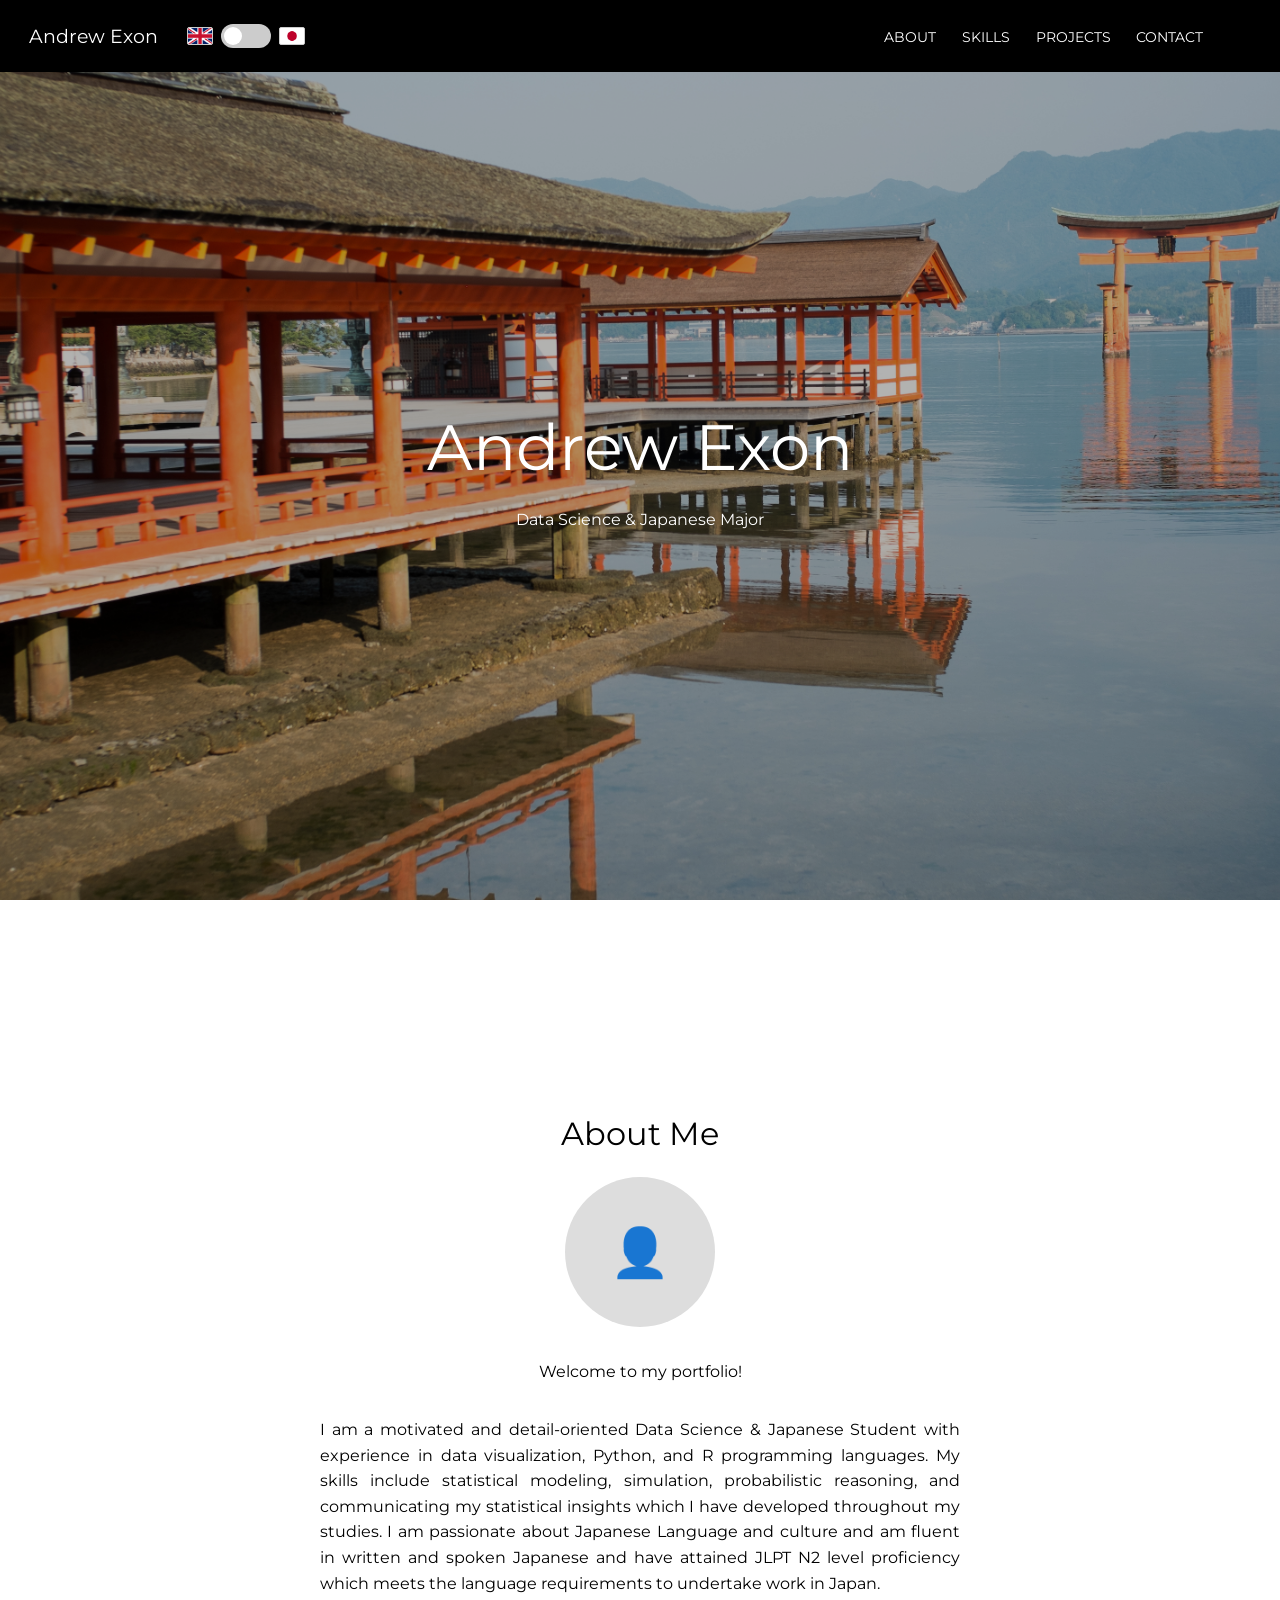
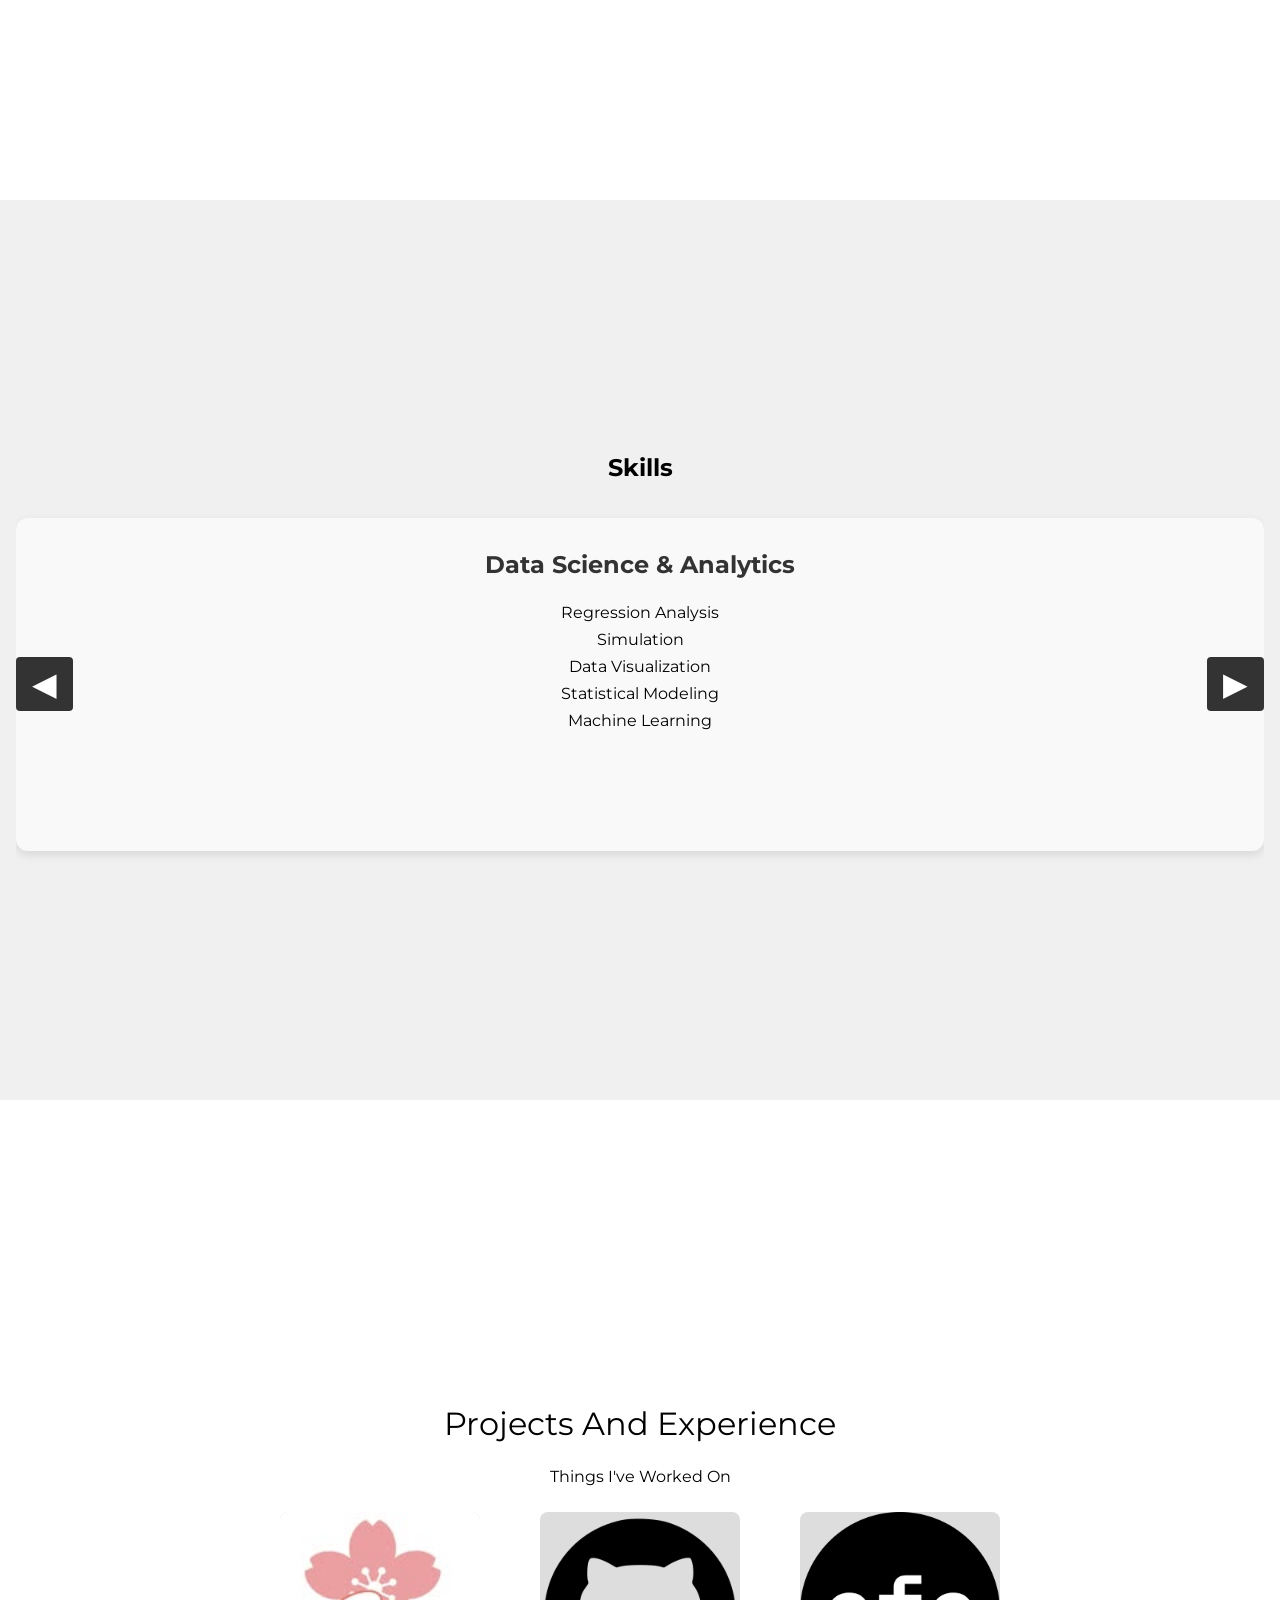
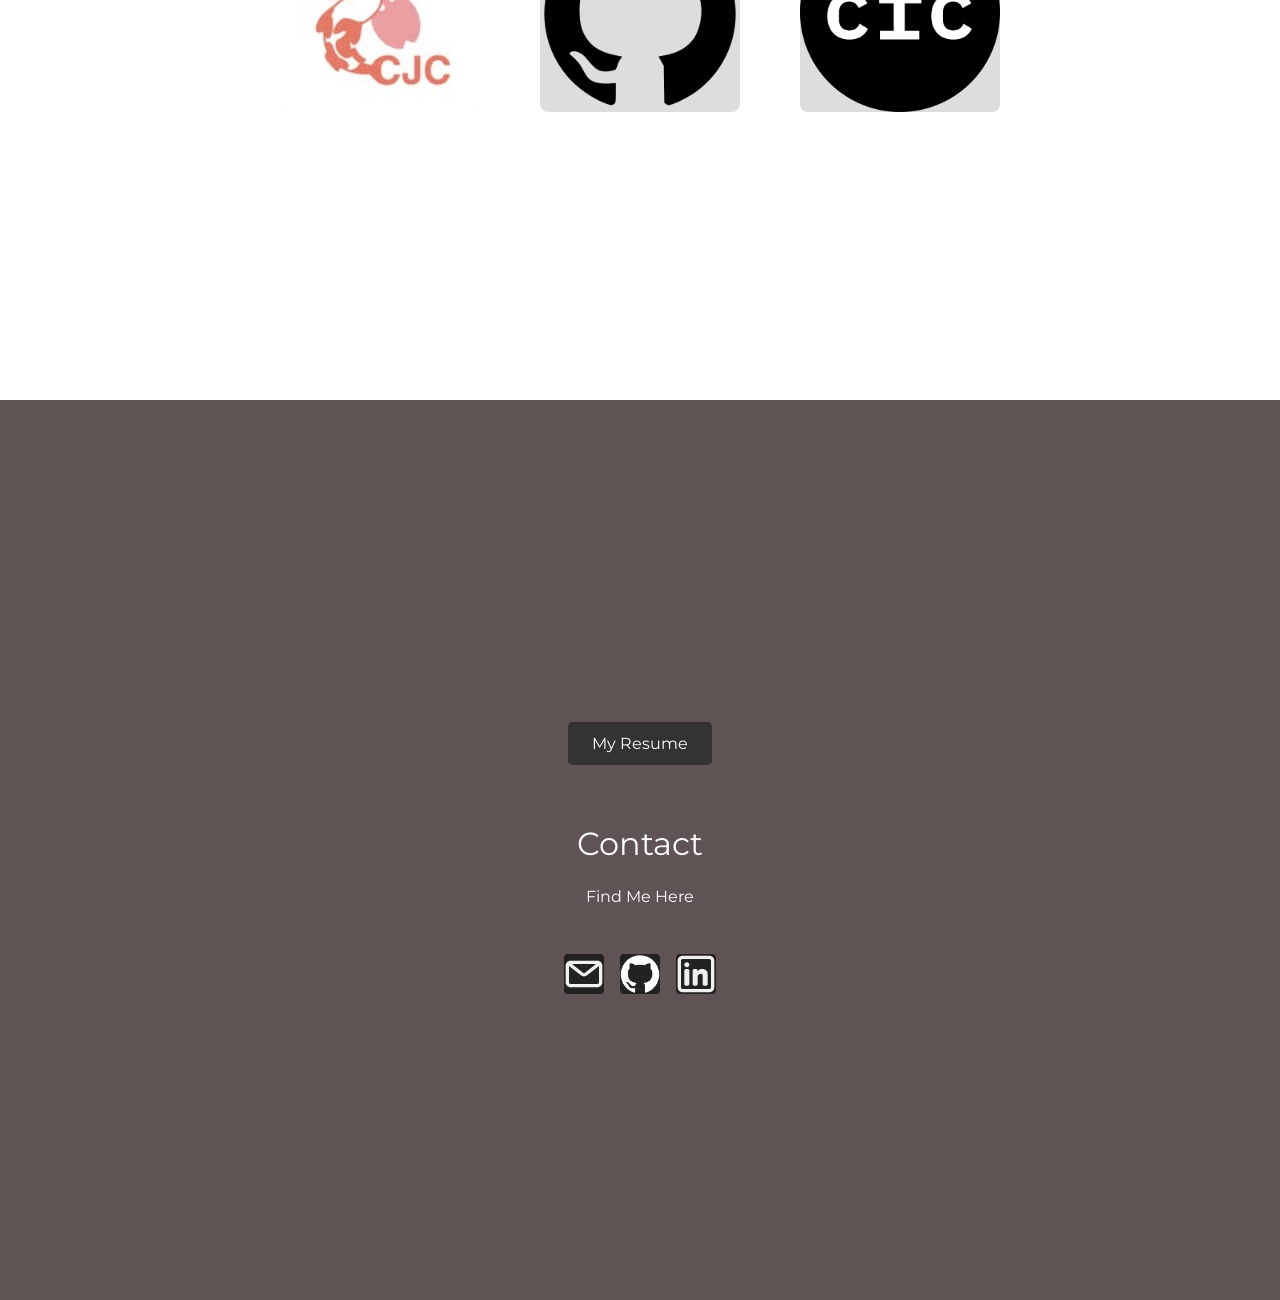
==== commit 84ac0a8f: "Add SQL to Skills" ====
--- a/index.html
+++ b/index.html
@@ -82,6 +82,7 @@
           <h3>Tools & Technologies</h3>
             <p>Python</p>
             <p>R</p>
+            <p>SQL</p>
             <p>Jupyter</p>
             <p>PowerBI</p>
             <p>Excel</p>
